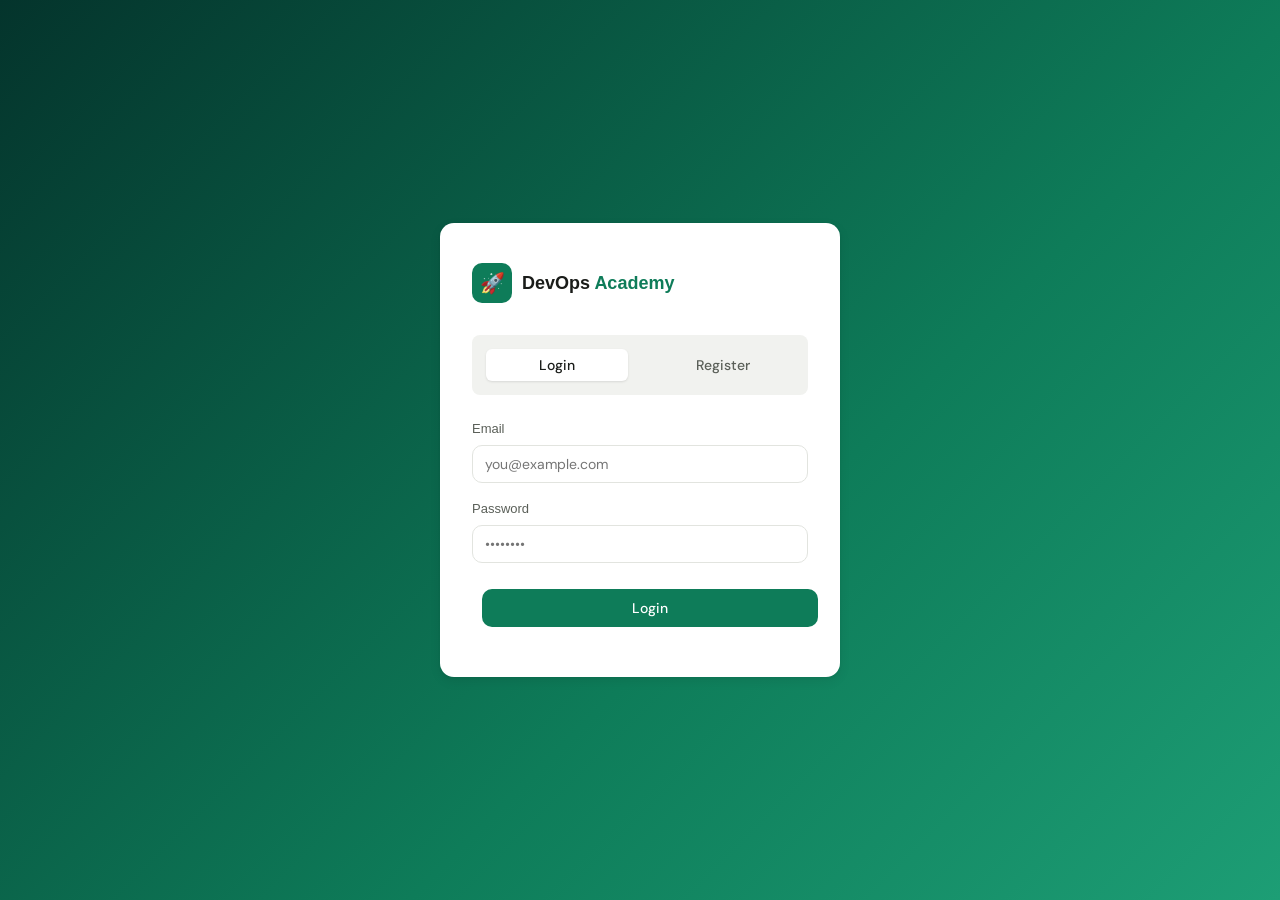
==== frontend/index.html @ 8328f8c9 "change commit" ====
<!DOCTYPE html>
<html lang="en">
<head>
  <meta charset="UTF-8" />
  <meta name="viewport" content="width=device-width, initial-scale=1.0" />
  <title>DevOps Academy — LMS</title>
  <link rel="preconnect" href="https://fonts.googleapis.com" />
  <link href="https://fonts.googleapis.com/css2?family=DM+Sans:wght@300;400;500;600&family=DM+Mono:wght@400;500&display=swap" rel="stylesheet" />
  <link rel="stylesheet" href="css/style.css" />
</head>
<body>

  <!-- ══════════════════════════════════════════
       AUTH SCREEN
  ══════════════════════════════════════════ -->
  <div id="auth-screen">
    <div class="auth-card">
      <div class="auth-logo">
        <div class="auth-logo-icon">🚀</div>
        <div class="auth-logo-text">DevOps <span>Academy</span></div>
      </div>

      <div class="auth-tabs">
        <button class="auth-tab active" id="tab-login" onclick="switchTab('login')">Login</button>
        <button class="auth-tab" id="tab-register" onclick="switchTab('register')">Register</button>
      </div>

      <div id="auth-error" class="auth-error" style="display:none;"></div>

      <!-- Login Form -->
      <div id="login-form">
        <div class="form-group">
          <label class="form-label">Email</label>
          <input id="login-email" class="form-input" type="email" placeholder="you@example.com" />
        </div>
        <div class="form-group">
          <label class="form-label">Password</label>
          <input id="login-password" class="form-input" type="password" placeholder="••••••••" />
        </div>
        <button class="btn btn-primary btn-full" onclick="doLogin()">Login</button>
      </div>

      <!-- Register Form -->
      <div id="register-form" style="display:none;">
        <div class="form-group">
          <label class="form-label">Full Name</label>
          <input id="reg-name" class="form-input" type="text" placeholder="Your full name" />
        </div>
        <div class="form-group">
          <label class="form-label">Email</label>
          <input id="reg-email" class="form-input" type="email" placeholder="you@example.com" />
        </div>
        <div class="form-group">
          <label class="form-label">Password</label>
          <input id="reg-password" class="form-input" type="password" placeholder="Min 6 characters" />
        </div>
        <div class="form-group">
          <label class="form-label">Register as</label>
          <select id="reg-role" class="form-select">
            <option value="student">Student</option>
            <option value="instructor">Instructor</option>
          </select>
        </div>
        <button class="btn btn-primary btn-full" onclick="doRegister()">Create Account</button>
      </div>
    </div>
  </div>

  <!-- ══════════════════════════════════════════
       MAIN APP (hidden until logged in)
  ══════════════════════════════════════════ -->
  <div id="app" style="display:none;">

    <!-- SIDEBAR -->
    <nav class="sidebar" id="sidebar">
      <div class="sidebar-header">
        <div class="sidebar-logo">
          <div class="sidebar-logo-icon">🚀</div>
          <div class="sidebar-logo-text">DevOps Academy</div>
        </div>
        <div class="sidebar-role" id="sidebar-role-badge">Student</div>
      </div>

      <div class="sidebar-nav" id="sidebar-nav"></div>

      <div class="sidebar-footer">
        <div class="sidebar-user" onclick="showPage('profile')">
          <div class="avatar" id="sidebar-avatar">U</div>
          <div class="sidebar-user-info">
            <div class="sidebar-user-name" id="sidebar-user-name">User</div>
            <div class="sidebar-user-email" id="sidebar-user-email">user@lms.dev</div>
          </div>
        </div>
        <button class="btn btn-ghost btn-sm btn-full mt-1" onclick="doLogout()">🚪 Logout</button>
      </div>
    </nav>

    <!-- MAIN CONTENT AREA -->
    <main class="main">
      <div class="topbar">
        <div class="topbar-title" id="topbar-title">Dashboard</div>
        <div class="topbar-actions" id="topbar-actions"></div>
      </div>
      <div class="page" id="page-content">
        <div class="loading">Loading...</div>
      </div>
    </main>
  </div>

  <!-- ══════════════════════════════════════════
       MODAL
  ══════════════════════════════════════════ -->
  <div class="modal-overlay" id="modal-overlay" onclick="closeModalOnBg(event)">
    <div class="modal" id="modal-box"></div>
  </div>

  <script src="js/app.js"></script>
</body>
</html>
---- frontend/css/style.css ----
/* ═══════════════════════════════════════════════════
   DevOps Academy LMS — Stylesheet
   Organized by: base → layout → components → pages
═══════════════════════════════════════════════════ */

/* ── CSS Variables ────────────────────────────── */
:root {
  --brand:         #0e7c59;
  --brand-light:   #e1f5ee;
  --brand-dark:    #085041;
  --accent:        #e87040;
  --accent-light:  #faece7;

  --bg:       #f7f8f5;
  --surface:  #ffffff;
  --surface2: #f1f2ef;
  --border:   #e2e4df;

  --text:  #1a1c19;
  --text2: #5a5f58;
  --text3: #9a9f98;

  --success:       #0f6e56;
  --success-light: #e1f5ee;
  --warning:       #ba7517;
  --warning-light: #faeeda;
  --danger:        #c0392b;
  --danger-light:  #fdf0ef;
  --info:          #185fa5;
  --info-light:    #e6f1fb;

  --radius:    10px;
  --radius-lg: 14px;
  --sidebar-w: 240px;
  --font:      'DM Sans', system-ui, sans-serif;
  --mono:      'DM Mono', monospace;

  --shadow:    0 1px 3px rgba(0,0,0,.07), 0 1px 2px rgba(0,0,0,.04);
  --shadow-md: 0 4px 12px rgba(0,0,0,.08), 0 1px 3px rgba(0,0,0,.05);
}

/* ── Reset & Base ─────────────────────────────── */
*, *::before, *::after {
  box-sizing: border-box;
  margin: 0;
  padding: 0;
}

body {
  font-family: var(--font);
  background: var(--bg);
  color: var(--text);
  font-size: 15px;
  line-height: 1.6;
  min-height: 100vh;
}

/* ── Auth Screen ──────────────────────────────── */
#auth-screen {
  min-height: 100vh;
  display: flex;
  align-items: center;
  justify-content: center;
  background: linear-gradient(135deg, #04342c 0%, #0e7c59 60%, #1d9e75 100%);
  padding: 1.5rem;
}

.auth-card {
  background: var(--surface);
  border-radius: var(--radius-lg);
  padding: 2.5rem 2rem;
  width: 100%;
  max-width: 400px;
  box-shadow: var(--shadow-md);
}

.auth-logo {
  display: flex;
  align-items: center;
  gap: 10px;
  margin-bottom: 2rem;
}

.auth-logo-icon {
  width: 40px;
  height: 40px;
  background: var(--brand);
  border-radius: 10px;
  display: flex;
  align-items: center;
  justify-content: center;
  font-size: 20px;
}

.auth-logo-text {
  font-size: 18px;
  font-weight: 600;
}

.auth-logo-text span {
  color: var(--brand);
}

.auth-tabs {
  display: flex;
  gap: 4px;
  background: var(--surface2);
  border-radius: 8px;
  padding: 4px;
  margin-bottom: 1.5rem;
}

.auth-tab {
  flex: 1;
  padding: 7px;
  text-align: center;
  border-radius: 6px;
  cursor: pointer;
  font-size: 14px;
  font-weight: 500;
  color: var(--text2);
  border: none;
  background: transparent;
  transition: all .15s;
  font-family: var(--font);
}

.auth-tab.active {
  background: var(--surface);
  color: var(--text);
  box-shadow: var(--shadow);
}

.auth-error {
  background: var(--danger-light);
  color: var(--danger);
  border-radius: 8px;
  padding: 9px 12px;
  font-size: 13px;
  margin-bottom: 1rem;
}

/* ── Forms ────────────────────────────────────── */
.form-group {
  margin-bottom: 1rem;
}

.form-label {
  display: block;
  font-size: 13px;
  font-weight: 500;
  color: var(--text2);
  margin-bottom: 5px;
}

.form-input {
  width: 100%;
  padding: 9px 12px;
  border: 1.5px solid var(--border);
  border-radius: var(--radius);
  font-family: var(--font);
  font-size: 14px;
  background: var(--surface);
  color: var(--text);
  outline: none;
  transition: border-color .15s;
}

.form-input:focus {
  border-color: var(--brand);
}

textarea.form-input {
  resize: vertical;
  min-height: 80px;
}

.form-select {
  width: 100%;
  padding: 9px 12px;
  border: 1.5px solid var(--border);
  border-radius: var(--radius);
  font-family: var(--font);
  font-size: 14px;
  background: var(--surface);
  color: var(--text);
  outline: none;
  cursor: pointer;
  transition: border-color .15s;
}

.form-select:focus {
  border-color: var(--brand);
}

/* ── Buttons ──────────────────────────────────── */
.btn {
  display: inline-flex;
  align-items: center;
  gap: 6px;
  padding: 9px 16px;
  border-radius: var(--radius);
  border: none;
  cursor: pointer;
  font-family: var(--font);
  font-size: 14px;
  font-weight: 500;
  transition: all .15s;
  text-decoration: none;
  white-space: nowrap;
}

.btn-primary { background: var(--brand); color: #fff; }
.btn-primary:hover { background: var(--brand-dark); }

.btn-outline {
  background: transparent;
  border: 1.5px solid var(--border);
  color: var(--text2);
}
.btn-outline:hover {
  border-color: var(--brand);
  color: var(--brand);
  background: var(--brand-light);
}

.btn-danger { background: var(--danger); color: #fff; }
.btn-danger:hover { opacity: .88; }

.btn-ghost { background: transparent; color: var(--text2); }
.btn-ghost:hover { background: var(--surface2); }

.btn-sm { padding: 5px 10px; font-size: 13px; }
.btn-full { width: 100%; justify-content: center; padding: 10px; }

/* ── Layout ───────────────────────────────────── */
#app {
  display: flex;
  min-height: 100vh;
}

/* ── Sidebar ──────────────────────────────────── */
.sidebar {
  width: var(--sidebar-w);
  background: var(--surface);
  border-right: 1px solid var(--border);
  display: flex;
  flex-direction: column;
  position: fixed;
  top: 0;
  left: 0;
  bottom: 0;
  z-index: 100;
  overflow-y: auto;
}

.sidebar-header {
  padding: 1.25rem 1rem;
  border-bottom: 1px solid var(--border);
}

.sidebar-logo {
  display: flex;
  align-items: center;
  gap: 8px;
}

.sidebar-logo-icon {
  width: 32px;
  height: 32px;
  background: var(--brand);
  border-radius: 8px;
  display: flex;
  align-items: center;
  justify-content: center;
  font-size: 16px;
}

.sidebar-logo-text {
  font-size: 15px;
  font-weight: 600;
}

.sidebar-role {
  margin-top: 6px;
  font-size: 11px;
  font-weight: 500;
  color: var(--brand);
  text-transform: uppercase;
  letter-spacing: .06em;
  background: var(--brand-light);
  border-radius: 4px;
  padding: 2px 6px;
  display: inline-block;
}

.sidebar-nav {
  padding: 1rem 0.5rem;
  flex: 1;
}

.nav-section-label {
  font-size: 11px;
  font-weight: 600;
  color: var(--text3);
  text-transform: uppercase;
  letter-spacing: .07em;
  padding: 0 8px;
  margin: 1rem 0 4px;
}

.nav-item {
  display: flex;
  align-items: center;
  gap: 8px;
  padding: 8px 10px;
  border-radius: 8px;
  cursor: pointer;
  color: var(--text2);
  font-size: 14px;
  transition: all .12s;
  margin-bottom: 1px;
}

.nav-item:hover { background: var(--surface2); color: var(--text); }
.nav-item.active { background: var(--brand-light); color: var(--brand); font-weight: 500; }

.sidebar-footer {
  padding: 0.75rem;
  border-top: 1px solid var(--border);
}

.sidebar-user {
  display: flex;
  align-items: center;
  gap: 8px;
  padding: 8px;
  border-radius: 8px;
  cursor: pointer;
  transition: background .12s;
}

.sidebar-user:hover { background: var(--surface2); }

.sidebar-user-info { flex: 1; min-width: 0; }
.sidebar-user-name { font-size: 13px; font-weight: 500; white-space: nowrap; overflow: hidden; text-overflow: ellipsis; }
.sidebar-user-email { font-size: 11px; color: var(--text3); white-space: nowrap; overflow: hidden; text-overflow: ellipsis; }

/* ── Avatar ───────────────────────────────────── */
.avatar {
  width: 32px;
  height: 32px;
  border-radius: 50%;
  background: var(--brand);
  color: #fff;
  display: flex;
  align-items: center;
  justify-content: center;
  font-size: 13px;
  font-weight: 600;
  flex-shrink: 0;
}

.avatar-lg { width: 48px; height: 48px; font-size: 18px; }

/* ── Main Content ─────────────────────────────── */
.main {
  margin-left: var(--sidebar-w);
  flex: 1;
  min-height: 100vh;
}

.topbar {
  background: var(--surface);
  border-bottom: 1px solid var(--border);
  padding: 0 1.5rem;
  height: 56px;
  display: flex;
  align-items: center;
  justify-content: space-between;
  position: sticky;
  top: 0;
  z-index: 50;
}

.topbar-title { font-size: 16px; font-weight: 600; }
.topbar-actions { display: flex; align-items: center; gap: 8px; }

.page {
  padding: 1.5rem;
  max-width: 1100px;
}

/* ── Cards ────────────────────────────────────── */
.card {
  background: var(--surface);
  border: 1px solid var(--border);
  border-radius: var(--radius-lg);
  padding: 1.25rem;
  box-shadow: var(--shadow);
}

.card-header {
  display: flex;
  align-items: center;
  justify-content: space-between;
  margin-bottom: 1rem;
}

.card-title { font-size: 15px; font-weight: 600; }

/* ── Stat Cards ───────────────────────────────── */
.stats-grid {
  display: grid;
  grid-template-columns: repeat(auto-fit, minmax(170px, 1fr));
  gap: 12px;
  margin-bottom: 1.5rem;
}

.stat-card {
  background: var(--surface);
  border: 1px solid var(--border);
  border-radius: var(--radius-lg);
  padding: 1.1rem 1.25rem;
  box-shadow: var(--shadow);
}

.stat-icon { font-size: 22px; margin-bottom: 8px; }
.stat-label { font-size: 12px; color: var(--text3); font-weight: 500; text-transform: uppercase; letter-spacing: .05em; margin-bottom: 6px; }
.stat-value { font-size: 26px; font-weight: 600; line-height: 1; margin-bottom: 4px; }
.stat-sub { font-size: 12px; color: var(--text3); }

/* ── Grid helpers ─────────────────────────────── */
.grid-2 { display: grid; grid-template-columns: repeat(auto-fit, minmax(300px, 1fr)); gap: 1rem; }
.grid-3 { display: grid; grid-template-columns: repeat(auto-fit, minmax(240px, 1fr)); gap: 1rem; }

/* ── Tables ───────────────────────────────────── */
.table-wrap { overflow-x: auto; }

table { width: 100%; border-collapse: collapse; font-size: 14px; }
thead th {
  padding: 10px 12px;
  text-align: left;
  font-size: 12px;
  font-weight: 600;
  color: var(--text3);
  text-transform: uppercase;
  letter-spacing: .05em;
  border-bottom: 1px solid var(--border);
  white-space: nowrap;
}
tbody td { padding: 10px 12px; border-bottom: 1px solid var(--border); vertical-align: middle; }
tbody tr:last-child td { border-bottom: none; }
tbody tr:hover { background: var(--surface2); }

/* ── Badges ───────────────────────────────────── */
.badge {
  display: inline-flex;
  align-items: center;
  font-size: 11px;
  font-weight: 600;
  padding: 3px 8px;
  border-radius: 20px;
}

.badge-green  { background: var(--success-light); color: var(--success); }
.badge-amber  { background: var(--warning-light); color: var(--warning); }
.badge-red    { background: var(--danger-light);  color: var(--danger);  }
.badge-blue   { background: var(--info-light);    color: var(--info);    }
.badge-gray   { background: var(--surface2);      color: var(--text2);   }

/* ── Progress Bar ─────────────────────────────── */
.progress-bar {
  background: var(--border);
  border-radius: 99px;
  height: 6px;
  overflow: hidden;
}
.progress-fill {
  height: 100%;
  background: var(--brand);
  border-radius: 99px;
  transition: width .3s;
}

/* ── Course Card ──────────────────────────────── */
.course-card {
  background: var(--surface);
  border: 1px solid var(--border);
  border-radius: var(--radius-lg);
  overflow: hidden;
  box-shadow: var(--shadow);
  transition: box-shadow .15s, transform .15s;
}
.course-card:hover { box-shadow: var(--shadow-md); transform: translateY(-1px); }
.course-thumb {
  height: 120px;
  display: flex;
  align-items: center;
  justify-content: center;
  font-size: 42px;
  background: var(--brand-light);
}
.course-body { padding: 1rem; }
.course-title { font-size: 14px; font-weight: 600; margin-bottom: 4px; }
.course-meta { font-size: 12px; color: var(--text3); margin-bottom: 8px; }
.course-tags { display: flex; flex-wrap: wrap; gap: 4px; margin-bottom: 10px; }

/* ── Modal ────────────────────────────────────── */
.modal-overlay {
  position: fixed;
  inset: 0;
  background: rgba(0,0,0,.4);
  z-index: 999;
  display: none;
  align-items: center;
  justify-content: center;
  padding: 1rem;
}
.modal-overlay.open { display: flex; }
.modal {
  background: var(--surface);
  border-radius: var(--radius-lg);
  padding: 1.5rem;
  width: 100%;
  max-width: 520px;
  box-shadow: var(--shadow-md);
  max-height: 90vh;
  overflow-y: auto;
}
.modal-title { font-size: 17px; font-weight: 600; margin-bottom: 1.25rem; }
.modal-actions { display: flex; gap: 8px; justify-content: flex-end; margin-top: 1.25rem; }

/* ── Alerts ───────────────────────────────────── */
.alert { border-radius: var(--radius); padding: 10px 14px; font-size: 13px; margin-bottom: 1rem; }
.alert-success { background: var(--success-light); color: var(--success); }
.alert-danger  { background: var(--danger-light);  color: var(--danger);  }
.alert-info    { background: var(--info-light);    color: var(--info);    }

/* ── Announcement ─────────────────────────────── */
.announcement {
  border-left: 3px solid var(--brand);
  background: var(--brand-light);
  border-radius: 0 var(--radius) var(--radius) 0;
  padding: 10px 14px;
  margin-bottom: 10px;
}
.announcement-title { font-size: 14px; font-weight: 600; color: var(--brand-dark); }
.announcement-body { font-size: 13px; color: var(--text2); margin-top: 2px; }
.announcement-meta { font-size: 11px; color: var(--text3); margin-top: 4px; }

/* ── Submission ───────────────────────────────── */
.submission-row {
  background: var(--surface2);
  border-radius: 8px;
  padding: 10px 12px;
  margin-bottom: 6px;
}

/* ── Empty State ──────────────────────────────── */
.empty-state { text-align: center; padding: 3rem 1rem; color: var(--text3); }
.empty-state-icon { font-size: 42px; margin-bottom: 1rem; opacity: .6; }
.empty-state-text { font-size: 15px; font-weight: 500; color: var(--text2); }
.empty-state-sub { font-size: 13px; margin-top: 4px; }

/* ── Loading ──────────────────────────────────── */
.loading {
  text-align: center;
  padding: 3rem;
  color: var(--text3);
  font-size: 14px;
}

/* ── Utility Classes ──────────────────────────── */
.mb-1 { margin-bottom: .5rem; }
.mb-2 { margin-bottom: 1rem; }
.mb-3 { margin-bottom: 1.5rem; }
.mt-1 { margin-top: .5rem; }
.mt-2 { margin-top: 1rem; }
.mt-3 { margin-top: 1.5rem; }
.flex { display: flex; }
.items-center { align-items: center; }
.justify-between { justify-content: space-between; }
.gap-1 { gap: 6px; }
.gap-2 { gap: 10px; }
.gap-3 { gap: 16px; }
.text-sm { font-size: 13px; }
.text-xs { font-size: 12px; }
.text-muted { color: var(--text2); }
.text-danger { color: var(--danger); }
.text-success { color: var(--success); }
.font-medium { font-weight: 500; }
.font-semibold { font-weight: 600; }
.truncate { white-space: nowrap; overflow: hidden; text-overflow: ellipsis; }
.w-full { width: 100%; }

/* ── Scrollbar ────────────────────────────────── */
::-webkit-scrollbar { width: 6px; height: 6px; }
::-webkit-scrollbar-track { background: transparent; }
::-webkit-scrollbar-thumb { background: var(--border); border-radius: 99px; }
.logo-img{
  width:70px;
  height:70px;
  border-radius:50%;
  object-fit:cover;
  border:2px solid #fff;
}
body{
    margin:0;
    padding:0;
    font-family:Arial, sans-serif;
    background:#f4f4f4;
    position:relative;
}

/* Image styling */
.side-image{
    width:250px;
    position:absolute;

    /* Change these values to move image anywhere */
    top:100px;
    right:50px;

    border-radius:10px;
}

/* Existing container */
.container{
    text-align:center;
    margin-top:150px;
}

/* Buttons */
button{
    padding:10px 20px;
    margin:10px;
    border:none;
    background:#007bff;
    color:white;
    border-radius:5px;
    cursor:pointer;
}
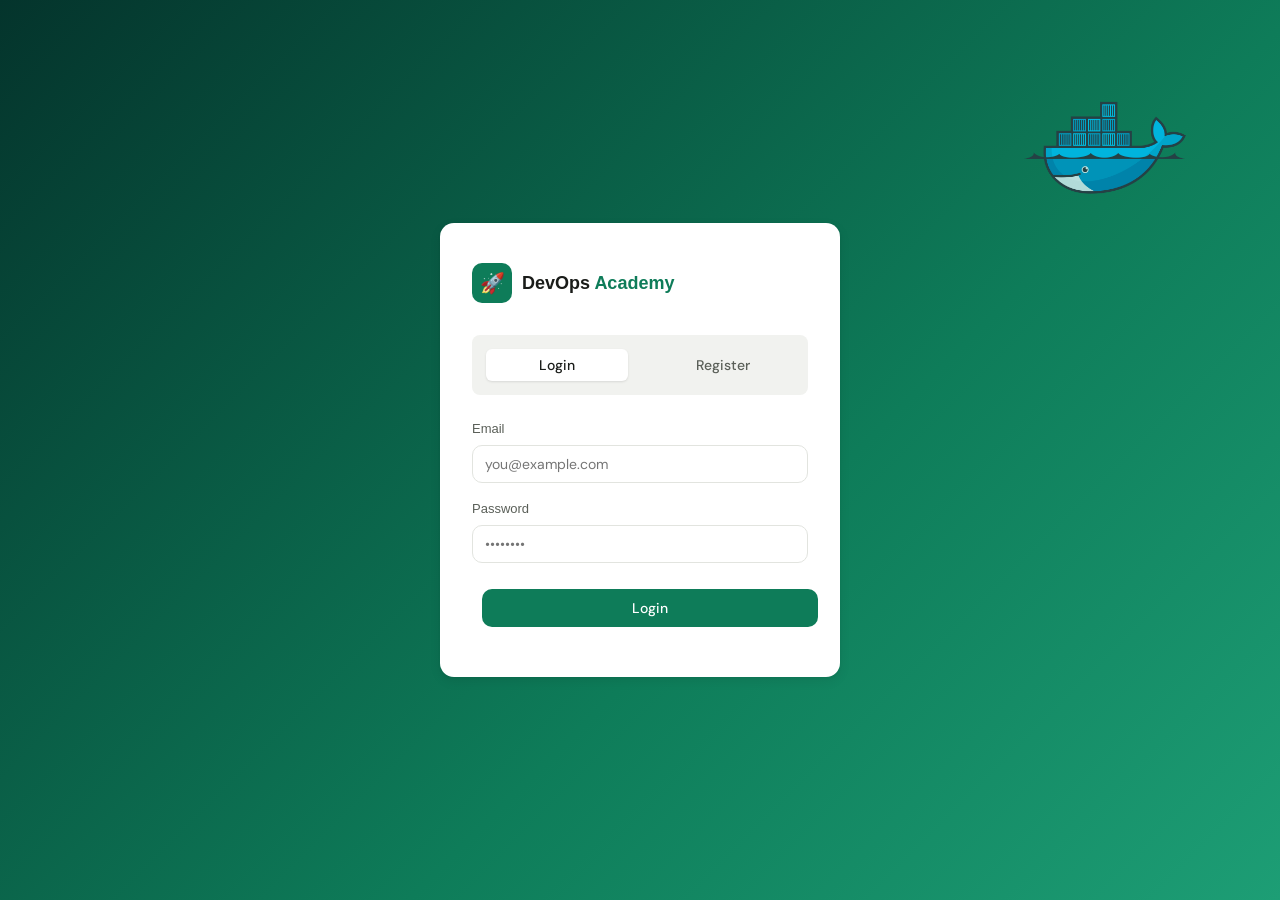
==== commit d27edee0: "added the admin page" ====
--- a/frontend/index.html
+++ b/frontend/index.html
@@ -9,10 +9,23 @@
   <link rel="stylesheet" href="css/style.css" />
 </head>
 <body>
+  <!-- index.html -->
 
-  <!-- ══════════════════════════════════════════
-       AUTH SCREEN
-  ══════════════════════════════════════════ -->
+<body>
+
+    
+    <img src="images/docker.png"  class="side-image">
+
+  
+
+    </div>
+
+    <script src="script.js"></script>
+</body>
+
+
+
+
   <div id="auth-screen">
     <div class="auth-card">
       <div class="auth-logo">
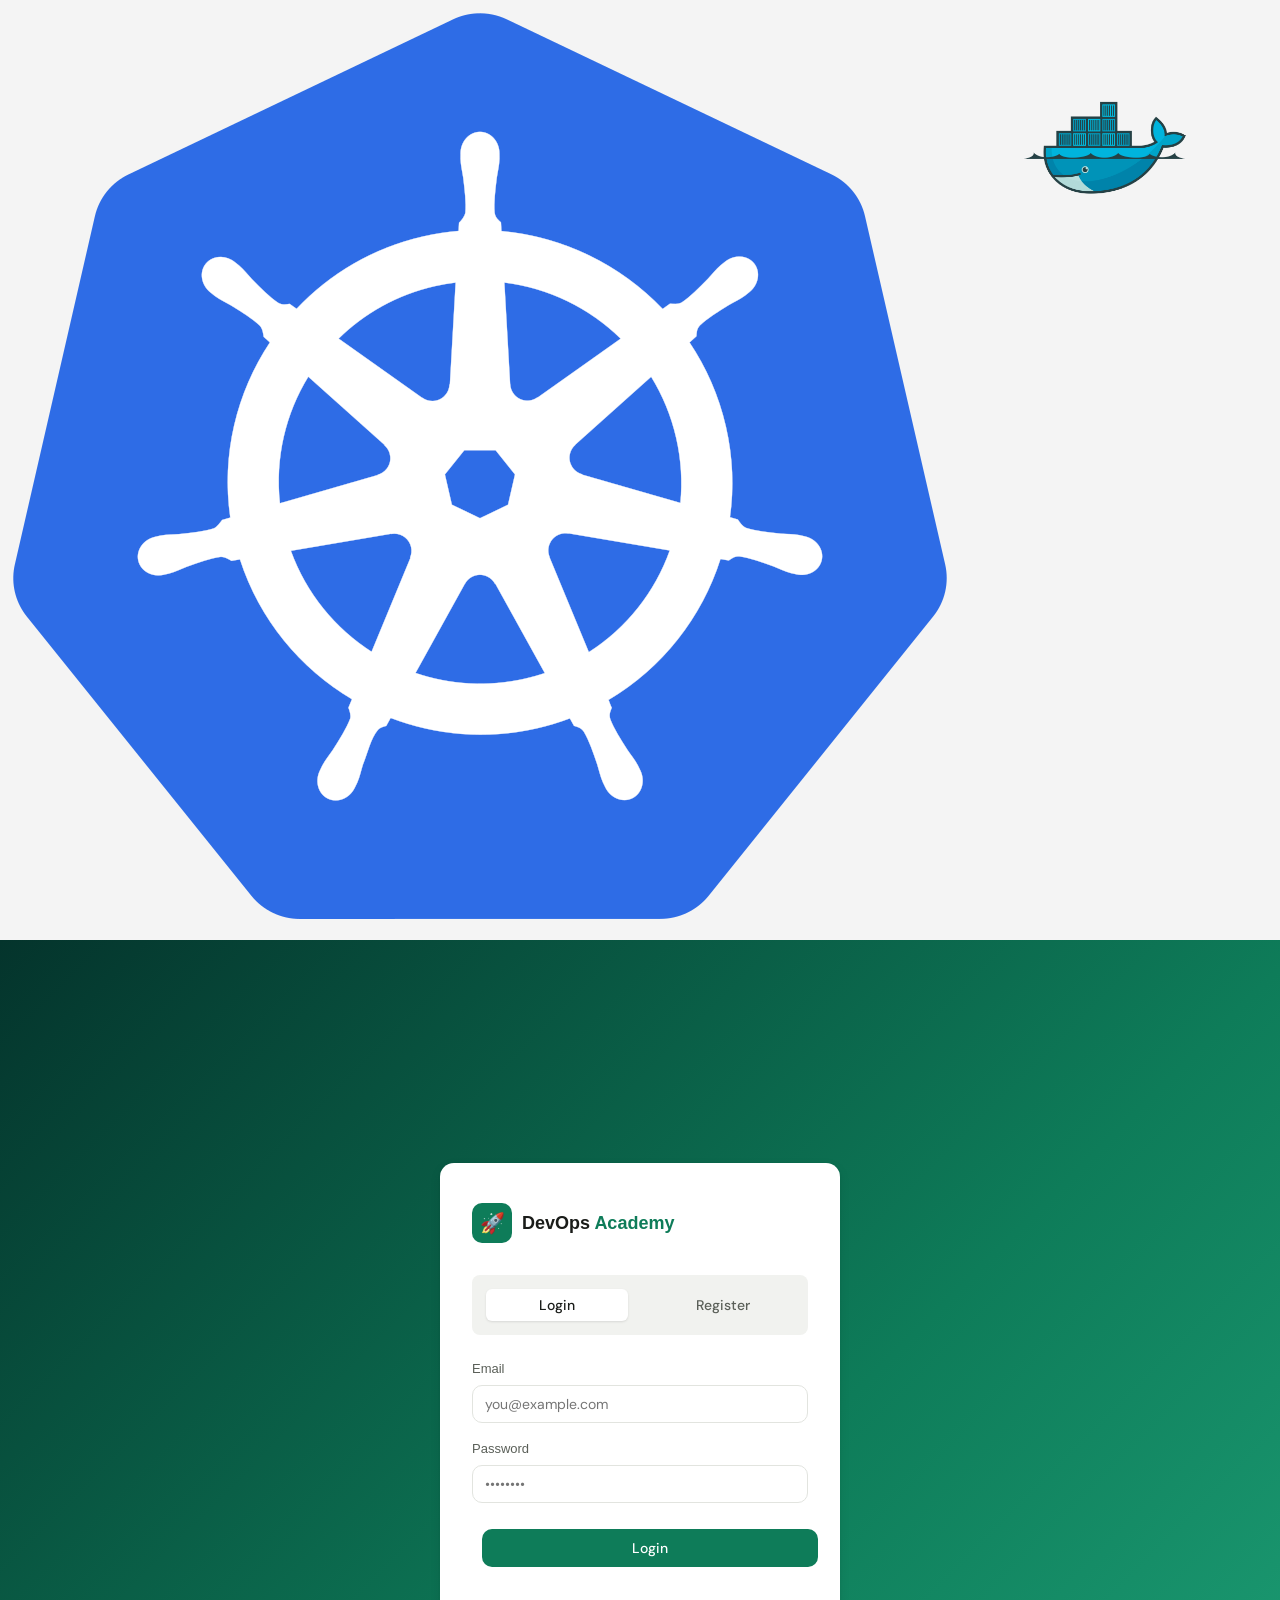
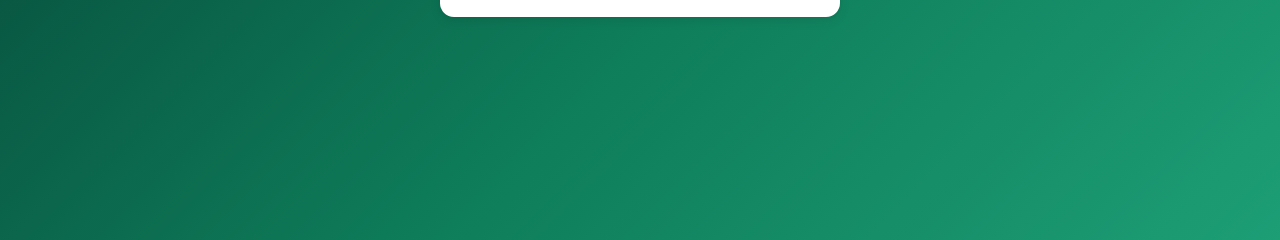
==== commit 8abdb94d: "added the kubernetes image" ====
--- a/frontend/index.html
+++ b/frontend/index.html
@@ -15,6 +15,7 @@
 
     
     <img src="images/docker.png"  class="side-image">
+    <img src="images/kubernetes.png"  class="leftside-image">
 
   
 
